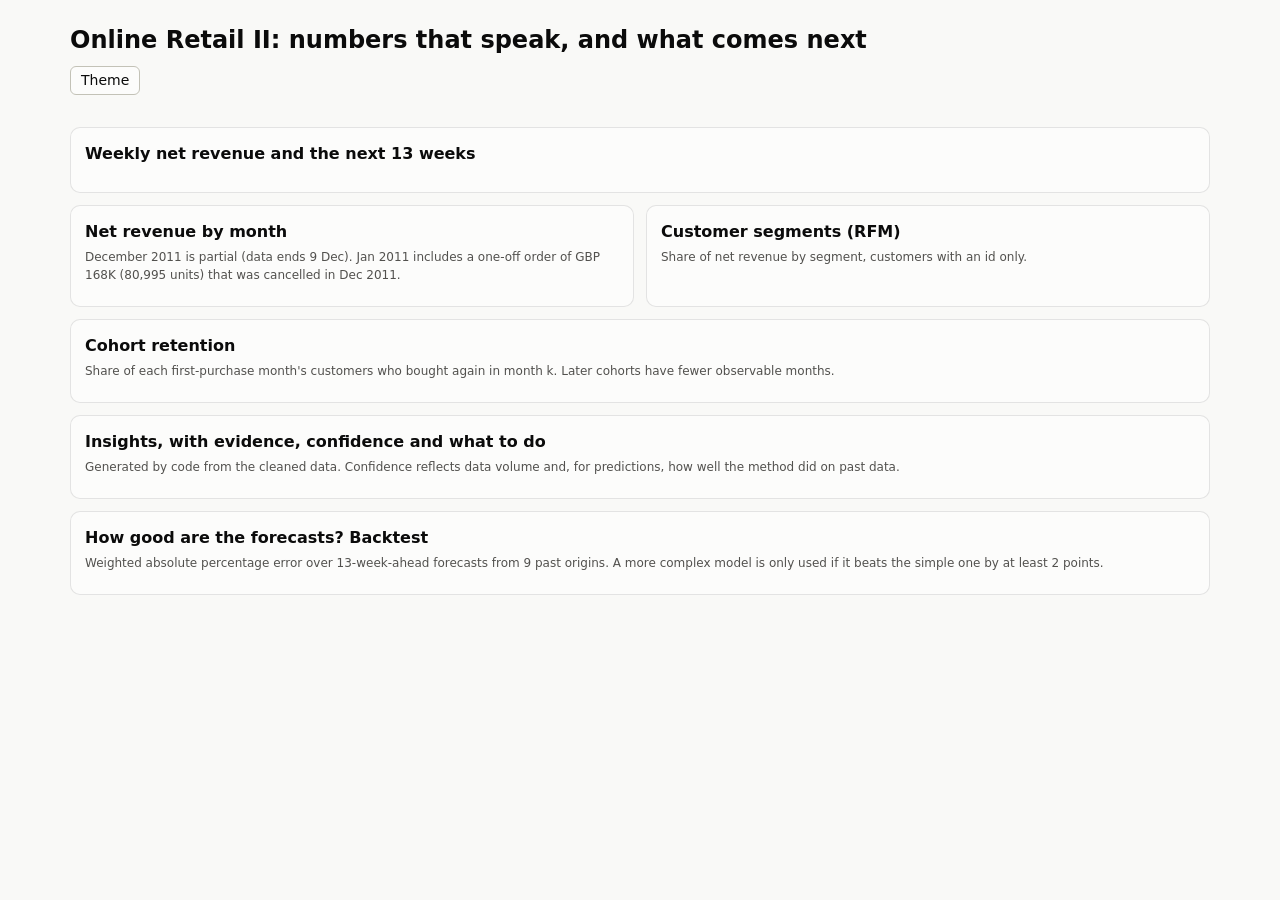
==== report/template.html @ 05dbf52a "Online Retail II: pipeline (clean, metrics, forecast, customer model, insights), report and docs Co-" ====
<!DOCTYPE html>
<html lang="en">
<head>
<meta charset="utf-8">
<meta name="viewport" content="width=device-width, initial-scale=1">
<title>Online Retail II: insights and forecast (real public data)</title>
<meta name="description" content="Insights, backtested forecasts and customer segments from two years of real transactions of a UK online gift retailer (UCI Online Retail II).">
<style>
:root, :root[data-theme="light"]{color-scheme:light;--page:#f9f9f7;--surface:#fcfcfb;--ink:#0b0b0b;--ink2:#52514e;--muted:#898781;--grid:#e1e0d9;--axis:#c3c2b7;--ring:rgba(11,11,11,.10);--wash:rgba(11,11,11,.06);--s1:#2a78d6;--s2:#eb6834;--s3:#1baf7a;--good:#006300;--warn:#8a5a00;--bad:#d03b3b;--band:rgba(42,120,214,.14);
--seq0:#cde2fb;--seq1:#b7d3f6;--seq2:#9ec5f4;--seq3:#86b6ef;--seq4:#6da7ec;--seq5:#5598e7;--seq6:#3987e5;--seq7:#2a78d6;--seq8:#256abf;--seq9:#1c5cab;--seq10:#184f95;--seq11:#104281;--seq12:#0d366b}
@media (prefers-color-scheme:dark){:root:where(:not([data-theme="light"])){color-scheme:dark;--page:#0d0d0d;--surface:#1a1a19;--ink:#f0efec;--ink2:#c3c2b7;--grid:#2c2c2a;--axis:#383835;--ring:rgba(255,255,255,.10);--wash:rgba(255,255,255,.07);--s1:#3987e5;--s2:#d95926;--s3:#199e70;--good:#0ca30c;--warn:#fab219;--bad:#e66767;--band:rgba(57,135,229,.2)}}
:root[data-theme="dark"]{color-scheme:dark;--page:#0d0d0d;--surface:#1a1a19;--ink:#f0efec;--ink2:#c3c2b7;--grid:#2c2c2a;--axis:#383835;--ring:rgba(255,255,255,.10);--wash:rgba(255,255,255,.07);--s1:#3987e5;--s2:#d95926;--s3:#199e70;--good:#0ca30c;--warn:#fab219;--bad:#e66767;--band:rgba(57,135,229,.2)}
*{box-sizing:border-box}body{margin:0;background:var(--page);color:var(--ink);font:14px/1.5 system-ui,-apple-system,"Segoe UI",sans-serif}
.wrap{max-width:1180px;margin:0 auto;padding:22px 20px 56px}h1{font-size:24px;margin:0 0 4px}h2{font-size:16px;margin:0 0 4px}.sub{color:var(--ink2);font-size:13px}
.hero{display:grid;grid-template-columns:repeat(auto-fit,minmax(190px,1fr));gap:10px;margin:16px 0}.tile{background:var(--surface);border:1px solid var(--ring);border-radius:10px;padding:12px 14px}.tile .l{font-size:12px;color:var(--ink2)}.tile .v{font-size:26px;font-weight:650}.tile .d{font-size:12px;color:var(--ink2)}
.card{background:var(--surface);border:1px solid var(--ring);border-radius:10px;padding:14px;margin-bottom:12px;min-width:0}.note{font-size:12px;color:var(--ink2);margin:0 0 8px}.grid2{display:grid;grid-template-columns:1fr 1fr;gap:12px}@media(max-width:880px){.grid2{grid-template-columns:1fr}}
.legend{display:flex;flex-wrap:wrap;gap:4px 14px;font-size:12px;color:var(--ink2);margin-bottom:4px}.legend i{display:inline-block;width:14px;height:3px;margin-right:5px;vertical-align:3px;border-radius:2px;background:var(--c)}.legend i.box{height:10px;width:10px;vertical-align:-1px;border-radius:2px}
svg text{fill:var(--ink2);font:11px system-ui,sans-serif}svg .ink{fill:var(--ink)}svg .grid{stroke:var(--grid);fill:none}svg .axis{stroke:var(--axis)}
.tip{position:fixed;z-index:20;pointer-events:none;background:var(--surface);color:var(--ink);border:1px solid var(--axis);border-radius:8px;padding:8px 10px;font-size:12px;box-shadow:0 4px 18px rgba(0,0,0,.18);display:none;max-width:280px}.tip b{display:block;margin-bottom:3px}.tip .r{display:flex;justify-content:space-between;gap:14px}
table{border-collapse:collapse;width:100%;font-size:12.5px}th,td{padding:6px 8px;text-align:right;border-bottom:1px solid var(--grid)}th:first-child,td:first-child,.l{text-align:left}th{color:var(--ink2);font-weight:560}
.ins{border-left:4px solid var(--axis);padding:8px 12px;margin:0 0 10px;background:var(--surface);border-radius:0 8px 8px 0;border-top:1px solid var(--ring);border-right:1px solid var(--ring);border-bottom:1px solid var(--ring)}
.ins h3{margin:0 0 4px;font-size:14px;font-weight:600}.ins .m{font-size:12.5px;color:var(--ink2)}.ins .m b{color:var(--ink)}
.badge{display:inline-block;font-size:11px;padding:1px 8px;border-radius:999px;border:1px solid var(--axis);margin-right:6px;font-weight:600}.b-high{color:var(--good)}.b-medium{color:var(--warn)}.b-low{color:var(--bad)}
details{margin-top:6px}summary{cursor:pointer;font-size:12px;color:var(--ink2)}footer{margin-top:22px;font-size:12px;color:var(--ink2)}
.tools{display:flex;gap:8px;margin:8px 0 0}button{font:inherit;color:var(--ink);background:var(--surface);border:1px solid var(--axis);border-radius:6px;padding:3px 10px;cursor:pointer}
</style>
</head>
<body><div class="wrap">
<h1>Online Retail II: numbers that speak, and what comes next</h1>
<div class="sub" id="sub"></div>
<div class="tools"><button id="theme" type="button">Theme</button></div>
<div class="hero" id="hero"></div>

<div class="card"><h2>Weekly net revenue and the next 13 weeks</h2>
<p class="note" id="fnote"></p><div class="legend" id="flg"></div><div id="fc"></div><div id="fct"></div></div>

<div class="grid2">
<div class="card"><h2>Net revenue by month</h2><p class="note">December 2011 is partial (data ends 9 Dec). Jan 2011 includes a one-off order of GBP 168K (80,995 units) that was cancelled in Dec 2011.</p><div id="mo"></div></div>
<div class="card"><h2>Customer segments (RFM)</h2><p class="note">Share of net revenue by segment, customers with an id only.</p><div id="rfm"></div></div>
</div>

<div class="card"><h2>Cohort retention</h2><p class="note">Share of each first-purchase month's customers who bought again in month k. Later cohorts have fewer observable months.</p><div id="coh"></div></div>

<div class="card"><h2>Insights, with evidence, confidence and what to do</h2><p class="note">Generated by code from the cleaned data. Confidence reflects data volume and, for predictions, how well the method did on past data.</p><div id="ins"></div></div>

<div class="card"><h2>How good are the forecasts? Backtest</h2><p class="note">Weighted absolute percentage error over 13-week-ahead forecasts from 9 past origins. A more complex model is only used if it beats the simple one by at least 2 points.</p><div id="bt"></div></div>

<footer id="foot"></footer>
</div><div class="tip" id="tip"></div>
<script id="data" type="application/json">/*__DATA__*/</script>
<script>
"use strict";
const D=JSON.parse(document.getElementById("data").textContent);const $=s=>document.querySelector(s);
const css=n=>getComputedStyle(document.documentElement).getPropertyValue(n).trim();
const nf0=new Intl.NumberFormat("en-GB",{maximumFractionDigits:0});
const gbp=x=>(x<0?"-":"")+"£"+nf0.format(Math.abs(x)),gbpC=x=>{const a=Math.abs(x),s=x<0?"-":"";return a>=1e6?s+"£"+(a/1e6).toFixed(2)+"M":a>=1e3?s+"£"+nf0.format(a/1e3)+"K":s+"£"+nf0.format(a)};
const pct=(x,d=1)=>(x*100).toFixed(d)+"%";
const NS="http://www.w3.org/2000/svg";function S(t,a={},k){const e=document.createElementNS(NS,t);for(const x in a)e.setAttribute(x,a[x]);if(k!=null)e.textContent=k;return e}
const tip=$("#tip");function showTip(ev,h){tip.innerHTML=h;tip.style.display="block";let x=ev.clientX+14,y=ev.clientY+14;if(x+tip.offsetWidth>innerWidth-8)x=ev.clientX-tip.offsetWidth-14;if(y+tip.offsetHeight>innerHeight-8)y=ev.clientY-tip.offsetHeight-14;tip.style.left=Math.max(8,x)+"px";tip.style.top=Math.max(8,y)+"px"}const hideTip=()=>tip.style.display="none";
const trow=(c,l,v)=>`<div class="r"><span>${c?`<i style="display:inline-block;width:9px;height:9px;border-radius:50%;margin-right:6px;background:${c}"></i>`:""}${l}</span><span>${v}</span></div>`;
const width=n=>Math.max(300,n.clientWidth||600);
function niceStep(v){const raw=v/4,p=Math.pow(10,Math.floor(Math.log10(raw)));for(const c of[1,2,2.5,5,10])if(c*p>=raw*.999)return c*p;return 10*p}
function niceMax(v){const s=niceStep(v);return s*Math.max(1,Math.ceil(v/s-1e-9))}function ticks(m){const s=niceStep(m),o=[];for(let t=0;t<=m+s*1e-6;t+=s)o.push(t);return o}
const ML=m=>new Date(m+"T00:00:00Z").toLocaleString("en-GB",{month:"short",year:"2-digit",timeZone:"UTC"});
function lum(h){const c=h.replace("#","");const[r,g,b]=[0,2,4].map(i=>parseInt(c.substr(i,2),16)/255).map(v=>v<=.03928?v/12.92:Math.pow((v+.055)/1.055,2.4));return .2126*r+.7152*g+.0722*b}
const isDark=()=>document.documentElement.dataset.theme==="dark"||(!document.documentElement.dataset.theme&&matchMedia("(prefers-color-scheme: dark)").matches);
function seq(t){const i=Math.round(Math.max(0,Math.min(1,t))*12);return css("--seq"+(isDark()?12-i:i))}

function forecastChart(){
 const H=D.forecast.history,F=D.forecast.forecast;const el=$("#fc");const W=width(el),Ht=300,m={l:56,r:16,t:10,b:26},iw=W-m.l-m.r,ih=Ht-m.t-m.b;
 const dates=H.map(h=>h.week).concat(F.map(f=>f.week));const n=dates.length;const x=i=>m.l+iw*i/(n-1);
 const ly=F.map((f,i)=>D.forecast.last_year[i]);
 const max=niceMax(Math.max(...H.map(h=>h.y),...F.map(f=>f.hi)));const y=v=>m.t+ih*(1-v/max);
 const svg=S("svg",{viewBox:`0 0 ${W} ${Ht}`,width:W,height:Ht,role:"img","aria-label":"Weekly net revenue history and 13-week forecast with 80% range"});
 for(const t of ticks(max)){svg.append(S("line",{x1:m.l,x2:W-m.r,y1:y(t),y2:y(t),class:"grid"}));svg.append(S("text",{x:m.l-6,y:y(t)+3,"text-anchor":"end"},gbpC(t)))}
 svg.append(S("line",{x1:m.l,x2:W-m.r,y1:y(0),y2:y(0),class:"axis"}));
 let lastM="",lastX=-1e9;dates.forEach((d,i)=>{const k=d.slice(0,7);if(k!==lastM&&x(i)-lastX>=46){svg.append(S("text",{x:x(i),y:Ht-8},ML(d.slice(0,7)+"-01")));lastX=x(i)}lastM=k});
 const hn=H.length;
 // band
 let up="",dn="";F.forEach((f,i)=>{up+=(i?"L":"M")+x(hn+i)+" "+y(f.hi)});for(let i=F.length-1;i>=0;i--)dn+="L"+x(hn+i)+" "+y(F[i].lo);
 svg.append(S("path",{d:up+dn+"Z",fill:"var(--band)"}));
 let d1="";H.forEach((h,i)=>d1+=(i?"L":"M")+x(i).toFixed(1)+" "+y(h.y).toFixed(1));svg.append(S("path",{d:d1,fill:"none",stroke:"var(--s1)","stroke-width":2,"stroke-linejoin":"round"}));
 let d2="M"+x(hn-1)+" "+y(H[hn-1].y);F.forEach((f,i)=>d2+="L"+x(hn+i)+" "+y(f.point));svg.append(S("path",{d:d2,fill:"none",stroke:"var(--s2)","stroke-width":2,"stroke-dasharray":"5 3"}));
 let d3="";ly.forEach((v,i)=>d3+=(i?"L":"M")+x(hn+i)+" "+y(v));svg.append(S("path",{d:d3,fill:"none",stroke:"var(--ink2)","stroke-width":1.5,opacity:.8}));
 svg.append(S("line",{x1:x(hn-.5),x2:x(hn-.5),y1:m.t,y2:m.t+ih,stroke:"var(--axis)","stroke-dasharray":"2 3"}));
 const cross=S("line",{y1:m.t,y2:m.t+ih,stroke:"var(--axis)",visibility:"hidden"});svg.append(cross);
 const hit=S("rect",{x:m.l,y:m.t,width:iw,height:ih,fill:"transparent"});svg.append(hit);
 hit.addEventListener("pointermove",e=>{const r=svg.getBoundingClientRect(),px=(e.clientX-r.left)*(W/r.width);const i=Math.max(0,Math.min(n-1,Math.round((px-m.l)/iw*(n-1))));cross.setAttribute("x1",x(i));cross.setAttribute("x2",x(i));cross.setAttribute("visibility","visible");
  const wk=new Date(dates[i]+"T00:00:00Z").toLocaleDateString("en-GB",{day:"numeric",month:"short",year:"numeric",timeZone:"UTC"});
  let h=`<b>Week of ${wk}</b>`;if(i<hn)h+=trow("var(--s1)","Actual",gbp(H[i].y));else{const f=F[i-hn];h+=trow("var(--s2)","Forecast",gbp(f.point))+trow("","80% range",gbpC(f.lo)+" to "+gbpC(f.hi))+trow("var(--ink2)","Same week last year",gbp(ly[i-hn]))}showTip(e,h)});
 hit.addEventListener("pointerleave",()=>{hideTip();cross.setAttribute("visibility","hidden")});
 el.replaceChildren(svg);
 $("#flg").innerHTML=`<span><i style="--c:var(--s1)"></i>Actual weekly net revenue</span><span><i style="--c:var(--s2)"></i>Forecast (${D.forecast.chosen_model.replace(/_/g," ")})</span><span><i class="box" style="--c:var(--band)"></i>80% range</span><span><i style="--c:var(--ink2)"></i>Same weeks one year earlier</span>`;
 $("#fct").innerHTML=`<details><summary>View as table</summary><table><thead><tr><th>Week</th><th>Forecast</th><th>Low (80%)</th><th>High (80%)</th><th>Same week last year</th></tr></thead><tbody>${F.map((f,i)=>`<tr><td>${f.week}</td><td>${gbp(f.point)}</td><td>${gbp(f.lo)}</td><td>${gbp(f.hi)}</td><td>${gbp(ly[i])}</td></tr>`).join("")}</tbody></table></details>`;
}
function monthly(){const el=$("#mo"),M=D.monthly;const W=width(el),Ht=250,m={l:54,r:10,t:10,b:26},iw=W-m.l-m.r,ih=Ht-m.t-m.b;const max=niceMax(Math.max(...M.map(r=>r.net)));const band=iw/M.length,bw=Math.min(26,band*.7),y=v=>m.t+ih*(1-v/max);
 const svg=S("svg",{viewBox:`0 0 ${W} ${Ht}`,width:W,height:Ht,role:"img","aria-label":"Net revenue by month"});for(const t of ticks(max)){svg.append(S("line",{x1:m.l,x2:W-m.r,y1:y(t),y2:y(t),class:"grid"}));svg.append(S("text",{x:m.l-6,y:y(t)+3,"text-anchor":"end"},gbpC(t)))}
 M.forEach((r,i)=>{const cx=m.l+band*i+band/2;const rc=S("rect",{x:cx-bw/2,y:y(r.net),width:bw,height:Math.max(1,y(0)-y(r.net)),rx:4,fill:r.partial?"var(--seq3)":"var(--s1)"});rc.addEventListener("pointermove",e=>showTip(e,`<b>${ML(r.month)}</b>`+trow("","Net revenue",gbp(r.net))+trow("","Orders",nf0.format(r.orders))+(r.partial?"<div>partial month</div>":"")));rc.addEventListener("pointerleave",hideTip);svg.append(rc);if(i%2===0||M.length<14)svg.append(S("text",{x:cx,y:Ht-8,"text-anchor":"middle"},ML(r.month)))});
 svg.append(S("line",{x1:m.l,x2:W-m.r,y1:y(0),y2:y(0),class:"axis"}));el.replaceChildren(svg)}
function hbars(el,items,fmt){const W=width(el),m={l:120,r:70,t:6,b:6},rowH=32,Ht=m.t+m.b+rowH*items.length,iw=W-m.l-m.r;const max=Math.max(...items.map(i=>i.v));const svg=S("svg",{viewBox:`0 0 ${W} ${Ht}`,width:W,height:Ht,role:"img","aria-label":"Bar chart"});
 items.forEach((it,i)=>{const cy=m.t+rowH*i+rowH/2;svg.append(S("text",{x:m.l-8,y:cy+4,"text-anchor":"end"},it.l));const r=S("rect",{x:m.l,y:cy-9,width:Math.max(1,iw*it.v/max),height:18,rx:4,fill:"var(--s1)"});r.addEventListener("pointermove",e=>showTip(e,`<b>${it.l}</b>`+it.tip));r.addEventListener("pointerleave",hideTip);svg.append(r);svg.append(S("text",{x:m.l+iw*it.v/max+6,y:cy+4,class:"ink"},fmt(it.v)))});el.replaceChildren(svg)}
function heat(){const el=$("#coh"),rows=D.cohorts,K=13;const W=width(el),lw=70,cw=Math.min(62,(W-lw-8)/K),ch=22,m={t:20};const Ht=m.t+ch*rows.length+4;const svg=S("svg",{viewBox:`0 0 ${W} ${Ht}`,width:W,height:Ht,role:"img","aria-label":"Cohort retention heatmap"});
 for(let k=0;k<K;k++)svg.append(S("text",{x:lw+cw*k+cw/2,y:13,"text-anchor":"middle"},"M"+k));
 rows.forEach((r,i)=>{svg.append(S("text",{x:lw-8,y:m.t+ch*i+ch/2+4,"text-anchor":"end"},ML(r.cohort)));r.ret.forEach((v,k)=>{if(v==null)return;const fill=seq(v/0.5);const c=S("rect",{x:lw+cw*k+1,y:m.t+ch*i+1,width:cw-2,height:ch-2,rx:3,fill});c.addEventListener("pointermove",e=>showTip(e,`<b>${ML(r.cohort)} cohort, month ${k}</b>`+trow("","Retention",pct(v))+trow("","Customers",nf0.format(r.active[k])+" of "+nf0.format(r.size))));c.addEventListener("pointerleave",hideTip);svg.append(c);
  const hx=fill.startsWith("#")?fill:"#888888";const t=S("text",{x:lw+cw*k+cw/2,y:m.t+ch*i+ch/2+4,"text-anchor":"middle",style:`fill:${lum(hx)>.35?"#0b0b0b":"#fff"}`},k===0?"100%":Math.round(v*100)+"%");t.style.pointerEvents="none";svg.append(t)})});el.replaceChildren(svg)}
function render(){
 $("#sub").textContent=D.meta.subtitle;
 const f=D.forecast,ft=f.forecast_total;
 $("#hero").innerHTML=D.hero.map(h=>`<div class="tile"><div class="l">${h.l}</div><div class="v">${h.v}</div><div class="d">${h.d}</div></div>`).join("");
 $("#fnote").textContent=`Forecast = same weeks one year earlier (best method in the backtest: weighted error ${pct(f.chosen_wape)}). Expected ${gbp(ft.point)} over 13 weeks, 80% range ${gbp(ft.lo)} to ${gbp(ft.hi)}.`;
 forecastChart();monthly();
 hbars($("#rfm"),D.rfm.map(r=>({l:r.segment,v:r.share,tip:trow("","Customers",nf0.format(r.customers))+trow("","Net revenue",gbp(r.net))+trow("","Avg orders",r.avg_orders.toFixed(1))+trow("","Avg days since last order",nf0.format(r.avg_recency_days))})),v=>pct(v,0));
 heat();
 $("#ins").innerHTML=D.insights.map((x,i)=>`<div class="ins"><h3>${i+1}. ${x.headline}</h3><div class="m"><span class="badge b-${x.confidence}">${x.confidence} confidence</span>${x.why}<br><b>Caveat:</b> ${x.caveat}<br><b>Suggested action:</b> ${x.action}</div></div>`).join("");
 $("#bt").innerHTML=`<table><thead><tr><th>Model</th><th>Error (WAPE)</th><th>Bias</th></tr></thead><tbody>${f.backtest.map(b=>`<tr><td>${b.model.replace(/_/g," ")}${b.model===f.chosen_model?" (used)":""}</td><td>${pct(b.wape)}</td><td>${(b.bias>=0?"+":"")+pct(b.bias)}</td></tr>`).join("")}</tbody></table>`;
 $("#foot").innerHTML=D.meta.footer;
}
$("#theme").onclick=()=>{const r=document.documentElement;r.dataset.theme=isDark()?"light":"dark";render()};
let rt;addEventListener("resize",()=>{clearTimeout(rt);rt=setTimeout(render,150)});render();
</script></body></html>
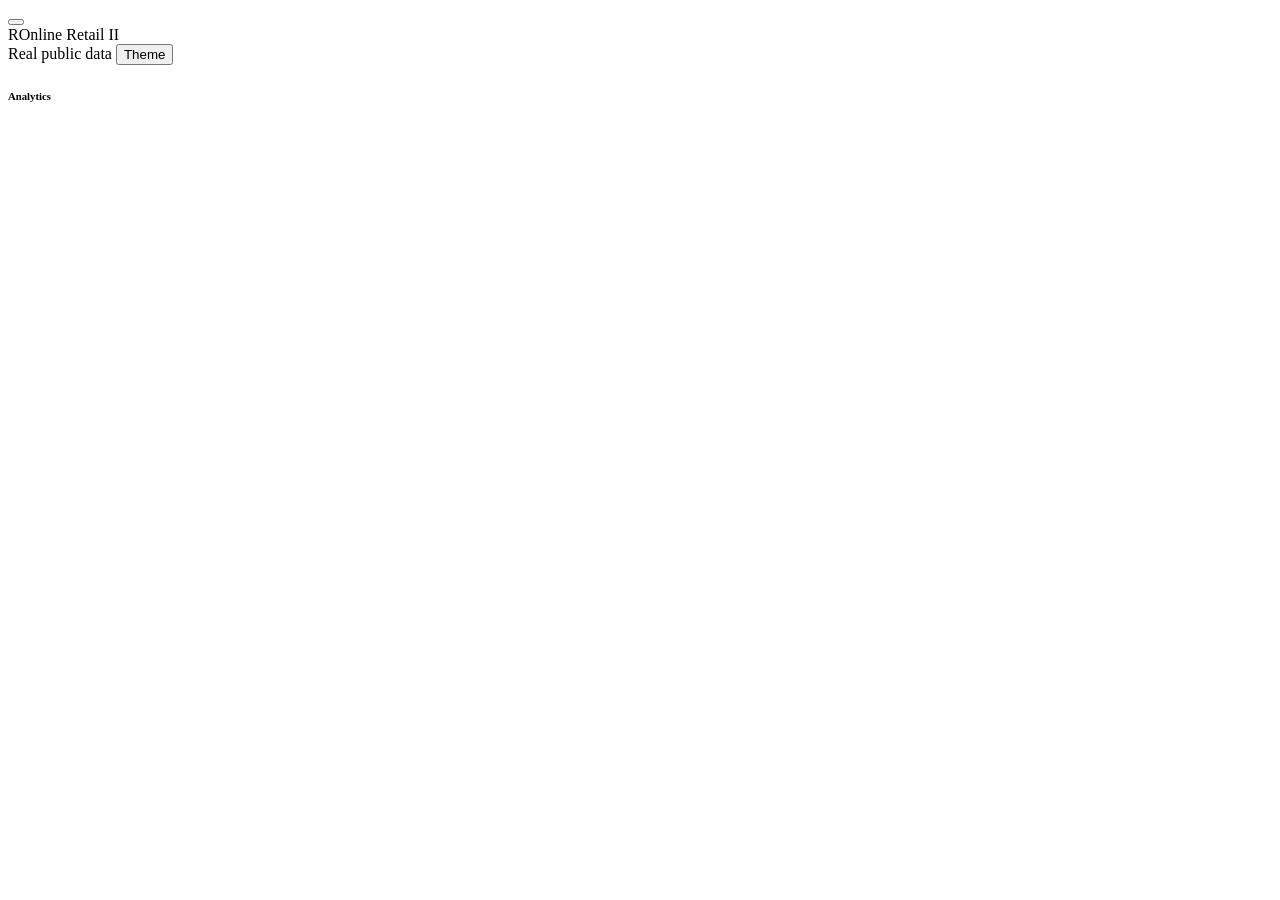
==== commit f7d356b5: "Report: admin-style redesign (sidebar pages, metric strip, insight filters, forecast accuracy page) " ====
--- a/report/template.html
+++ b/report/template.html
@@ -6,47 +6,87 @@
 <title>Online Retail II: insights and forecast (real public data)</title>
 <meta name="description" content="Insights, backtested forecasts and customer segments from two years of real transactions of a UK online gift retailer (UCI Online Retail II).">
 <style>
-:root, :root[data-theme="light"]{color-scheme:light;--page:#f9f9f7;--surface:#fcfcfb;--ink:#0b0b0b;--ink2:#52514e;--muted:#898781;--grid:#e1e0d9;--axis:#c3c2b7;--ring:rgba(11,11,11,.10);--wash:rgba(11,11,11,.06);--s1:#2a78d6;--s2:#eb6834;--s3:#1baf7a;--good:#006300;--warn:#8a5a00;--bad:#d03b3b;--band:rgba(42,120,214,.14);
---seq0:#cde2fb;--seq1:#b7d3f6;--seq2:#9ec5f4;--seq3:#86b6ef;--seq4:#6da7ec;--seq5:#5598e7;--seq6:#3987e5;--seq7:#2a78d6;--seq8:#256abf;--seq9:#1c5cab;--seq10:#184f95;--seq11:#104281;--seq12:#0d366b}
-@media (prefers-color-scheme:dark){:root:where(:not([data-theme="light"])){color-scheme:dark;--page:#0d0d0d;--surface:#1a1a19;--ink:#f0efec;--ink2:#c3c2b7;--grid:#2c2c2a;--axis:#383835;--ring:rgba(255,255,255,.10);--wash:rgba(255,255,255,.07);--s1:#3987e5;--s2:#d95926;--s3:#199e70;--good:#0ca30c;--warn:#fab219;--bad:#e66767;--band:rgba(57,135,229,.2)}}
-:root[data-theme="dark"]{color-scheme:dark;--page:#0d0d0d;--surface:#1a1a19;--ink:#f0efec;--ink2:#c3c2b7;--grid:#2c2c2a;--axis:#383835;--ring:rgba(255,255,255,.10);--wash:rgba(255,255,255,.07);--s1:#3987e5;--s2:#d95926;--s3:#199e70;--good:#0ca30c;--warn:#fab219;--bad:#e66767;--band:rgba(57,135,229,.2)}
-*{box-sizing:border-box}body{margin:0;background:var(--page);color:var(--ink);font:14px/1.5 system-ui,-apple-system,"Segoe UI",sans-serif}
-.wrap{max-width:1180px;margin:0 auto;padding:22px 20px 56px}h1{font-size:24px;margin:0 0 4px}h2{font-size:16px;margin:0 0 4px}.sub{color:var(--ink2);font-size:13px}
-.hero{display:grid;grid-template-columns:repeat(auto-fit,minmax(190px,1fr));gap:10px;margin:16px 0}.tile{background:var(--surface);border:1px solid var(--ring);border-radius:10px;padding:12px 14px}.tile .l{font-size:12px;color:var(--ink2)}.tile .v{font-size:26px;font-weight:650}.tile .d{font-size:12px;color:var(--ink2)}
-.card{background:var(--surface);border:1px solid var(--ring);border-radius:10px;padding:14px;margin-bottom:12px;min-width:0}.note{font-size:12px;color:var(--ink2);margin:0 0 8px}.grid2{display:grid;grid-template-columns:1fr 1fr;gap:12px}@media(max-width:880px){.grid2{grid-template-columns:1fr}}
-.legend{display:flex;flex-wrap:wrap;gap:4px 14px;font-size:12px;color:var(--ink2);margin-bottom:4px}.legend i{display:inline-block;width:14px;height:3px;margin-right:5px;vertical-align:3px;border-radius:2px;background:var(--c)}.legend i.box{height:10px;width:10px;vertical-align:-1px;border-radius:2px}
-svg text{fill:var(--ink2);font:11px system-ui,sans-serif}svg .ink{fill:var(--ink)}svg .grid{stroke:var(--grid);fill:none}svg .axis{stroke:var(--axis)}
-.tip{position:fixed;z-index:20;pointer-events:none;background:var(--surface);color:var(--ink);border:1px solid var(--axis);border-radius:8px;padding:8px 10px;font-size:12px;box-shadow:0 4px 18px rgba(0,0,0,.18);display:none;max-width:280px}.tip b{display:block;margin-bottom:3px}.tip .r{display:flex;justify-content:space-between;gap:14px}
-table{border-collapse:collapse;width:100%;font-size:12.5px}th,td{padding:6px 8px;text-align:right;border-bottom:1px solid var(--grid)}th:first-child,td:first-child,.l{text-align:left}th{color:var(--ink2);font-weight:560}
-.ins{border-left:4px solid var(--axis);padding:8px 12px;margin:0 0 10px;background:var(--surface);border-radius:0 8px 8px 0;border-top:1px solid var(--ring);border-right:1px solid var(--ring);border-bottom:1px solid var(--ring)}
-.ins h3{margin:0 0 4px;font-size:14px;font-weight:600}.ins .m{font-size:12.5px;color:var(--ink2)}.ins .m b{color:var(--ink)}
-.badge{display:inline-block;font-size:11px;padding:1px 8px;border-radius:999px;border:1px solid var(--axis);margin-right:6px;font-weight:600}.b-high{color:var(--good)}.b-medium{color:var(--warn)}.b-low{color:var(--bad)}
-details{margin-top:6px}summary{cursor:pointer;font-size:12px;color:var(--ink2)}footer{margin-top:22px;font-size:12px;color:var(--ink2)}
-.tools{display:flex;gap:8px;margin:8px 0 0}button{font:inherit;color:var(--ink);background:var(--surface);border:1px solid var(--axis);border-radius:6px;padding:3px 10px;cursor:pointer}
+/*__THEME__*/
+.page[hidden]{display:none}
+.sub{color:var(--ink2);font-size:12.5px;margin:-6px 0 4px;max-width:880px}
+.kpi .d .ci{min-width:0}
+.kpi .d{align-items:flex-start;line-height:1.35}
+.kpi .d{flex-wrap:wrap}
+.legend i.box{border-radius:2px}
+.finding{display:block;padding:10px 0;border-top:1px solid var(--line)}
+.finding:first-of-type{border-top:none;padding-top:2px}
+.finding .t{font-weight:600;margin:4px 0 2px}
+.finding .w{color:var(--ink2);font-size:12.5px}
+.card .more{display:inline-block;margin-top:6px;font-size:12.5px}
+.filters{display:flex;flex-wrap:wrap;align-items:center;gap:10px 14px;margin-bottom:12px}
+.filters label{color:var(--ink2);font-size:12.5px;display:flex;align-items:center;gap:6px}
+.filters select{background:var(--surface);border:1px solid var(--line-strong);border-radius:8px;padding:5px 8px}
+.filters .count{margin-left:auto;color:var(--ink2);font-size:12.5px}
+.insight .top{display:flex;gap:8px;align-items:center;flex-wrap:wrap;margin-bottom:6px;color:var(--ink2);font-size:12px}
+.insight .row{margin:3px 0 0;color:var(--ink2);font-size:12.5px}.insight .row b{color:var(--ink);font-weight:600}
+.warnline{display:flex;gap:10px;align-items:flex-start;margin-top:12px;padding:10px 12px;border-radius:10px;background:var(--warn-bg);color:var(--warn-ink);font-size:12.5px}
+.warnline b{font-weight:650}
+.used{margin-left:6px}
+.tight th,.tight td{padding:7px 10px}
+.num{font-variant-numeric:tabular-nums}
+@media (max-width:860px){.kpi:last-child:nth-child(odd){grid-column:span 2}.shell{grid-template-columns:minmax(0,1fr)}.main{min-width:0}.filters .count{margin-left:0;width:100%}.kpi .v{font-size:19px}}
 </style>
 </head>
-<body><div class="wrap">
-<h1>Online Retail II: numbers that speak, and what comes next</h1>
-<div class="sub" id="sub"></div>
-<div class="tools"><button id="theme" type="button">Theme</button></div>
-<div class="hero" id="hero"></div>
-
-<div class="card"><h2>Weekly net revenue and the next 13 weeks</h2>
-<p class="note" id="fnote"></p><div class="legend" id="flg"></div><div id="fc"></div><div id="fct"></div></div>
-
-<div class="grid2">
-<div class="card"><h2>Net revenue by month</h2><p class="note">December 2011 is partial (data ends 9 Dec). Jan 2011 includes a one-off order of GBP 168K (80,995 units) that was cancelled in Dec 2011.</p><div id="mo"></div></div>
-<div class="card"><h2>Customer segments (RFM)</h2><p class="note">Share of net revenue by segment, customers with an id only.</p><div id="rfm"></div></div>
+<body>
+<header class="topbar">
+  <button class="tbtn burger" type="button" aria-hidden="true" tabindex="-1"></button>
+  <div class="brand"><span class="logo" aria-hidden="true">R</span><span>Online Retail II</span></div>
+  <span class="pill-top">Real public data</span>
+  <span class="spacer"></span>
+  <button class="tbtn" id="theme" type="button" aria-label="Toggle light and dark theme">Theme</button>
+</header>
+<div class="shell">
+  <aside class="side" aria-label="Sections">
+    <h6>Analytics</h6>
+    <nav id="nav" aria-label="Analytics pages"></nav>
+    <p class="foot" id="sidefoot"></p>
+  </aside>
+  <main class="main" id="main">
+    <section class="page" id="p-overview" data-page="overview" hidden>
+      <div class="page-head"><h1>Overview</h1></div>
+      <p class="sub" id="sub"></p>
+      <div class="card strip" id="hero"></div>
+      <div class="grid">
+        <div class="card c12"><div class="card-head"><div><h2>Weekly net revenue and the next 13 weeks</h2><p class="note" id="fnote"></p></div></div><div class="legend" id="flg"></div><div id="fc"></div><div id="fct"></div></div>
+        <div class="card c7"><h2>Net revenue by month</h2><p class="note">December 2011 is partial (data ends 9 Dec). Jan 2011 includes a one-off order of GBP 168K (80,995 units) that was cancelled in Dec 2011.</p><div id="mo"></div></div>
+        <div class="card c5"><h2>Key findings</h2><p class="note">The three insights with the highest confidence.</p><div id="keyf"></div><a class="more" href="#insights">See all insights</a></div>
+      </div>
+    </section>
+
+    <section class="page" id="p-customers" data-page="customers" hidden>
+      <div class="page-head"><h1>Customers</h1></div>
+      <div class="grid" style="margin-top:0">
+        <div class="card c12"><h2>Customer segments (RFM)</h2><p class="note">Share of net revenue by segment, customers with an id only.</p><div id="rfm"></div><div class="scroll" id="rfmt"></div></div>
+        <div class="card c12"><h2>Cohort retention</h2><p class="note">Share of each first-purchase month's customers who bought again in month k. Later cohorts have fewer observable months.</p><div class="scroll" style="max-height:none;overflow-x:auto"><div id="coh"></div></div></div>
+      </div>
+    </section>
+
+    <section class="page" id="p-insights" data-page="insights" hidden>
+      <div class="page-head"><h1>Insights</h1></div>
+      <p class="sub">Generated by code from the cleaned data. Confidence reflects data volume and, for predictions, how well the method did on past data.</p>
+      <div class="filters">
+        <div class="seg" id="conf" role="group" aria-label="Filter by confidence"></div>
+        <label>Area <select id="area"></select></label>
+        <span class="count" id="count" role="status" aria-live="polite"></span>
+      </div>
+      <div id="ins"></div>
+    </section>
+
+    <section class="page" id="p-accuracy" data-page="accuracy" hidden>
+      <div class="page-head"><h1>Forecast accuracy</h1></div>
+      <div class="grid" style="margin-top:0">
+        <div class="card c12"><h2>Backtest</h2><p class="note" id="btnote"></p><div class="scroll" style="max-height:none"><div id="bt"></div></div><div class="warnline" id="cmwarn"></div></div>
+      </div>
+    </section>
+    <footer class="foot-note" id="foot"></footer>
+  </main>
 </div>
-
-<div class="card"><h2>Cohort retention</h2><p class="note">Share of each first-purchase month's customers who bought again in month k. Later cohorts have fewer observable months.</p><div id="coh"></div></div>
-
-<div class="card"><h2>Insights, with evidence, confidence and what to do</h2><p class="note">Generated by code from the cleaned data. Confidence reflects data volume and, for predictions, how well the method did on past data.</p><div id="ins"></div></div>
-
-<div class="card"><h2>How good are the forecasts? Backtest</h2><p class="note">Weighted absolute percentage error over 13-week-ahead forecasts from 9 past origins. A more complex model is only used if it beats the simple one by at least 2 points.</p><div id="bt"></div></div>
-
-<footer id="foot"></footer>
-</div><div class="tip" id="tip"></div>
+<div class="tip" id="tip"></div>
 <script id="data" type="application/json">/*__DATA__*/</script>
 <script>
 "use strict";
@@ -57,64 +97,118 @@
 const pct=(x,d=1)=>(x*100).toFixed(d)+"%";
 const NS="http://www.w3.org/2000/svg";function S(t,a={},k){const e=document.createElementNS(NS,t);for(const x in a)e.setAttribute(x,a[x]);if(k!=null)e.textContent=k;return e}
 const tip=$("#tip");function showTip(ev,h){tip.innerHTML=h;tip.style.display="block";let x=ev.clientX+14,y=ev.clientY+14;if(x+tip.offsetWidth>innerWidth-8)x=ev.clientX-tip.offsetWidth-14;if(y+tip.offsetHeight>innerHeight-8)y=ev.clientY-tip.offsetHeight-14;tip.style.left=Math.max(8,x)+"px";tip.style.top=Math.max(8,y)+"px"}const hideTip=()=>tip.style.display="none";
-const trow=(c,l,v)=>`<div class="r"><span>${c?`<i style="display:inline-block;width:9px;height:9px;border-radius:50%;margin-right:6px;background:${c}"></i>`:""}${l}</span><span>${v}</span></div>`;
-const width=n=>Math.max(300,n.clientWidth||600);
+const trow=(c,l,v)=>`<div class="r"><span>${c?`<i style="background:${c}"></i>`:""}${l}</span><span>${v}</span></div>`;
+const width=n=>Math.max(260,n.clientWidth||600);
 function niceStep(v){const raw=v/4,p=Math.pow(10,Math.floor(Math.log10(raw)));for(const c of[1,2,2.5,5,10])if(c*p>=raw*.999)return c*p;return 10*p}
 function niceMax(v){const s=niceStep(v);return s*Math.max(1,Math.ceil(v/s-1e-9))}function ticks(m){const s=niceStep(m),o=[];for(let t=0;t<=m+s*1e-6;t+=s)o.push(t);return o}
 const ML=m=>new Date(m+"T00:00:00Z").toLocaleString("en-GB",{month:"short",year:"2-digit",timeZone:"UTC"});
 function lum(h){const c=h.replace("#","");const[r,g,b]=[0,2,4].map(i=>parseInt(c.substr(i,2),16)/255).map(v=>v<=.03928?v/12.92:Math.pow((v+.055)/1.055,2.4));return .2126*r+.7152*g+.0722*b}
 const isDark=()=>document.documentElement.dataset.theme==="dark"||(!document.documentElement.dataset.theme&&matchMedia("(prefers-color-scheme: dark)").matches);
 function seq(t){const i=Math.round(Math.max(0,Math.min(1,t))*12);return css("--seq"+(isDark()?12-i:i))}
+const esc=s=>String(s).replace(/&/g,"&amp;").replace(/</g,"&lt;");
+const mname=m=>m.replace(/_/g," ");
+
+function spark(vals){const n=vals.length,mx=Math.max(...vals),mn=Math.min(...vals,0),r=(mx-mn)||1;const X=i=>(100*i/(n-1)).toFixed(2),Y=v=>(26-24*(v-mn)/r).toFixed(2);
+ let d="";vals.forEach((v,i)=>d+=(i?"L":"M")+X(i)+" "+Y(v));
+ return `<svg class="spark" viewBox="0 0 100 28" preserveAspectRatio="none" aria-hidden="true"><path d="${d}L100 28L0 28Z" fill="var(--band)"/><path d="${d}" fill="none" stroke="var(--s1)" stroke-width="1.6" vector-effect="non-scaling-stroke" stroke-linejoin="round"/></svg>`}
 
 function forecastChart(){
- const H=D.forecast.history,F=D.forecast.forecast;const el=$("#fc");const W=width(el),Ht=300,m={l:56,r:16,t:10,b:26},iw=W-m.l-m.r,ih=Ht-m.t-m.b;
+ const H=D.forecast.history,F=D.forecast.forecast;const el=$("#fc");const W=width(el),Ht=W<500?250:300,m={l:W<500?46:56,r:12,t:10,b:26},iw=W-m.l-m.r,ih=Ht-m.t-m.b;
  const dates=H.map(h=>h.week).concat(F.map(f=>f.week));const n=dates.length;const x=i=>m.l+iw*i/(n-1);
- const ly=F.map((f,i)=>D.forecast.last_year[i]);
+ const ly=D.forecast.last_year;
  const max=niceMax(Math.max(...H.map(h=>h.y),...F.map(f=>f.hi)));const y=v=>m.t+ih*(1-v/max);
  const svg=S("svg",{viewBox:`0 0 ${W} ${Ht}`,width:W,height:Ht,role:"img","aria-label":"Weekly net revenue history and 13-week forecast with 80% range"});
  for(const t of ticks(max)){svg.append(S("line",{x1:m.l,x2:W-m.r,y1:y(t),y2:y(t),class:"grid"}));svg.append(S("text",{x:m.l-6,y:y(t)+3,"text-anchor":"end"},gbpC(t)))}
  svg.append(S("line",{x1:m.l,x2:W-m.r,y1:y(0),y2:y(0),class:"axis"}));
  let lastM="",lastX=-1e9;dates.forEach((d,i)=>{const k=d.slice(0,7);if(k!==lastM&&x(i)-lastX>=46){svg.append(S("text",{x:x(i),y:Ht-8},ML(d.slice(0,7)+"-01")));lastX=x(i)}lastM=k});
  const hn=H.length;
- // band
  let up="",dn="";F.forEach((f,i)=>{up+=(i?"L":"M")+x(hn+i)+" "+y(f.hi)});for(let i=F.length-1;i>=0;i--)dn+="L"+x(hn+i)+" "+y(F[i].lo);
  svg.append(S("path",{d:up+dn+"Z",fill:"var(--band)"}));
  let d1="";H.forEach((h,i)=>d1+=(i?"L":"M")+x(i).toFixed(1)+" "+y(h.y).toFixed(1));svg.append(S("path",{d:d1,fill:"none",stroke:"var(--s1)","stroke-width":2,"stroke-linejoin":"round"}));
  let d2="M"+x(hn-1)+" "+y(H[hn-1].y);F.forEach((f,i)=>d2+="L"+x(hn+i)+" "+y(f.point));svg.append(S("path",{d:d2,fill:"none",stroke:"var(--s2)","stroke-width":2,"stroke-dasharray":"5 3"}));
- let d3="";ly.forEach((v,i)=>d3+=(i?"L":"M")+x(hn+i)+" "+y(v));svg.append(S("path",{d:d3,fill:"none",stroke:"var(--ink2)","stroke-width":1.5,opacity:.8}));
- svg.append(S("line",{x1:x(hn-.5),x2:x(hn-.5),y1:m.t,y2:m.t+ih,stroke:"var(--axis)","stroke-dasharray":"2 3"}));
- const cross=S("line",{y1:m.t,y2:m.t+ih,stroke:"var(--axis)",visibility:"hidden"});svg.append(cross);
+ let d3="";ly.forEach((v,i)=>d3+=(i?"L":"M")+x(hn+i)+" "+y(v));svg.append(S("path",{d:d3,fill:"none",stroke:"var(--compare)","stroke-width":1.5,"stroke-dasharray":"1 3","stroke-linecap":"round"}));
+ svg.append(S("line",{x1:x(hn-.5),x2:x(hn-.5),y1:m.t,y2:m.t+ih,stroke:"var(--line-strong)","stroke-dasharray":"2 3"}));
+ const cross=S("line",{y1:m.t,y2:m.t+ih,stroke:"var(--line-strong)",visibility:"hidden"});svg.append(cross);
  const hit=S("rect",{x:m.l,y:m.t,width:iw,height:ih,fill:"transparent"});svg.append(hit);
  hit.addEventListener("pointermove",e=>{const r=svg.getBoundingClientRect(),px=(e.clientX-r.left)*(W/r.width);const i=Math.max(0,Math.min(n-1,Math.round((px-m.l)/iw*(n-1))));cross.setAttribute("x1",x(i));cross.setAttribute("x2",x(i));cross.setAttribute("visibility","visible");
   const wk=new Date(dates[i]+"T00:00:00Z").toLocaleDateString("en-GB",{day:"numeric",month:"short",year:"numeric",timeZone:"UTC"});
-  let h=`<b>Week of ${wk}</b>`;if(i<hn)h+=trow("var(--s1)","Actual",gbp(H[i].y));else{const f=F[i-hn];h+=trow("var(--s2)","Forecast",gbp(f.point))+trow("","80% range",gbpC(f.lo)+" to "+gbpC(f.hi))+trow("var(--ink2)","Same week last year",gbp(ly[i-hn]))}showTip(e,h)});
+  let h=`<b>Week of ${wk}</b>`;if(i<hn)h+=trow("var(--s1)","Actual",gbp(H[i].y));else{const f=F[i-hn];h+=trow("var(--s2)","Forecast",gbp(f.point))+trow("","80% range",gbpC(f.lo)+" to "+gbpC(f.hi))+trow("var(--compare)","Same week last year",gbp(ly[i-hn]))}showTip(e,h)});
  hit.addEventListener("pointerleave",()=>{hideTip();cross.setAttribute("visibility","hidden")});
  el.replaceChildren(svg);
- $("#flg").innerHTML=`<span><i style="--c:var(--s1)"></i>Actual weekly net revenue</span><span><i style="--c:var(--s2)"></i>Forecast (${D.forecast.chosen_model.replace(/_/g," ")})</span><span><i class="box" style="--c:var(--band)"></i>80% range</span><span><i style="--c:var(--ink2)"></i>Same weeks one year earlier</span>`;
- $("#fct").innerHTML=`<details><summary>View as table</summary><table><thead><tr><th>Week</th><th>Forecast</th><th>Low (80%)</th><th>High (80%)</th><th>Same week last year</th></tr></thead><tbody>${F.map((f,i)=>`<tr><td>${f.week}</td><td>${gbp(f.point)}</td><td>${gbp(f.lo)}</td><td>${gbp(f.hi)}</td><td>${gbp(ly[i])}</td></tr>`).join("")}</tbody></table></details>`;
-}
-function monthly(){const el=$("#mo"),M=D.monthly;const W=width(el),Ht=250,m={l:54,r:10,t:10,b:26},iw=W-m.l-m.r,ih=Ht-m.t-m.b;const max=niceMax(Math.max(...M.map(r=>r.net)));const band=iw/M.length,bw=Math.min(26,band*.7),y=v=>m.t+ih*(1-v/max);
+ $("#flg").innerHTML=`<span><i class="line" style="--c:var(--s1)"></i>Actual weekly net revenue</span><span><i class="dash" style="--c:var(--s2)"></i>Forecast (${mname(D.forecast.chosen_model)})</span><span><i class="band" style="background:var(--band)"></i>80% range</span><span><i class="dash" style="--c:var(--compare)"></i>Same weeks one year earlier</span>`;
+ $("#fct").innerHTML=`<details><summary>View as table</summary><div class="scroll"><table><thead><tr><th>Week</th><th>Forecast</th><th>Low (80%)</th><th>High (80%)</th><th>Same week last year</th></tr></thead><tbody>${F.map((f,i)=>`<tr><td>${f.week}</td><td class="num">${gbp(f.point)}</td><td class="num">${gbp(f.lo)}</td><td class="num">${gbp(f.hi)}</td><td class="num">${gbp(ly[i])}</td></tr>`).join("")}</tbody></table></div></details>`;
+}
+function monthly(){const el=$("#mo"),M=D.monthly;const W=width(el),Ht=250,m={l:W<500?46:54,r:8,t:10,b:26},iw=W-m.l-m.r,ih=Ht-m.t-m.b;const max=niceMax(Math.max(...M.map(r=>r.net)));const band=iw/M.length,bw=Math.min(26,band*.7),y=v=>m.t+ih*(1-v/max);
+ const step=band<26?3:2;
  const svg=S("svg",{viewBox:`0 0 ${W} ${Ht}`,width:W,height:Ht,role:"img","aria-label":"Net revenue by month"});for(const t of ticks(max)){svg.append(S("line",{x1:m.l,x2:W-m.r,y1:y(t),y2:y(t),class:"grid"}));svg.append(S("text",{x:m.l-6,y:y(t)+3,"text-anchor":"end"},gbpC(t)))}
- M.forEach((r,i)=>{const cx=m.l+band*i+band/2;const rc=S("rect",{x:cx-bw/2,y:y(r.net),width:bw,height:Math.max(1,y(0)-y(r.net)),rx:4,fill:r.partial?"var(--seq3)":"var(--s1)"});rc.addEventListener("pointermove",e=>showTip(e,`<b>${ML(r.month)}</b>`+trow("","Net revenue",gbp(r.net))+trow("","Orders",nf0.format(r.orders))+(r.partial?"<div>partial month</div>":"")));rc.addEventListener("pointerleave",hideTip);svg.append(rc);if(i%2===0||M.length<14)svg.append(S("text",{x:cx,y:Ht-8,"text-anchor":"middle"},ML(r.month)))});
+ M.forEach((r,i)=>{const cx=m.l+band*i+band/2;const rc=S("rect",{x:cx-bw/2,y:y(r.net),width:bw,height:Math.max(1,y(0)-y(r.net)),rx:3,fill:r.partial?"var(--seq3)":"var(--s1)"});rc.addEventListener("pointermove",e=>showTip(e,`<b>${ML(r.month)}</b>`+trow("","Net revenue",gbp(r.net))+trow("","Orders",nf0.format(r.orders))+(r.partial?"<div>partial month</div>":"")));rc.addEventListener("pointerleave",hideTip);svg.append(rc);if(i%step===0)svg.append(S("text",{x:cx,y:Ht-8,"text-anchor":"middle"},ML(r.month)))});
  svg.append(S("line",{x1:m.l,x2:W-m.r,y1:y(0),y2:y(0),class:"axis"}));el.replaceChildren(svg)}
-function hbars(el,items,fmt){const W=width(el),m={l:120,r:70,t:6,b:6},rowH=32,Ht=m.t+m.b+rowH*items.length,iw=W-m.l-m.r;const max=Math.max(...items.map(i=>i.v));const svg=S("svg",{viewBox:`0 0 ${W} ${Ht}`,width:W,height:Ht,role:"img","aria-label":"Bar chart"});
+function hbars(el,items,fmt){const W=width(el),lw=W<500?92:130,m={l:lw,r:44,t:6,b:6},rowH=30,Ht=m.t+m.b+rowH*items.length,iw=W-m.l-m.r;const max=Math.max(...items.map(i=>i.v));const svg=S("svg",{viewBox:`0 0 ${W} ${Ht}`,width:W,height:Ht,role:"img","aria-label":"Share of net revenue by customer segment"});
  items.forEach((it,i)=>{const cy=m.t+rowH*i+rowH/2;svg.append(S("text",{x:m.l-8,y:cy+4,"text-anchor":"end"},it.l));const r=S("rect",{x:m.l,y:cy-9,width:Math.max(1,iw*it.v/max),height:18,rx:4,fill:"var(--s1)"});r.addEventListener("pointermove",e=>showTip(e,`<b>${it.l}</b>`+it.tip));r.addEventListener("pointerleave",hideTip);svg.append(r);svg.append(S("text",{x:m.l+iw*it.v/max+6,y:cy+4,class:"ink"},fmt(it.v)))});el.replaceChildren(svg)}
-function heat(){const el=$("#coh"),rows=D.cohorts,K=13;const W=width(el),lw=70,cw=Math.min(62,(W-lw-8)/K),ch=22,m={t:20};const Ht=m.t+ch*rows.length+4;const svg=S("svg",{viewBox:`0 0 ${W} ${Ht}`,width:W,height:Ht,role:"img","aria-label":"Cohort retention heatmap"});
+function heat(){const el=$("#coh"),rows=D.cohorts,K=13;const W=Math.max(el.parentElement.clientWidth||600,520),lw=62,cw=Math.min(62,(W-lw-8)/K),ch=22,m={t:20};const Ht=m.t+ch*rows.length+4;const svg=S("svg",{viewBox:`0 0 ${W} ${Ht}`,width:W,height:Ht,role:"img","aria-label":"Cohort retention heatmap"});
  for(let k=0;k<K;k++)svg.append(S("text",{x:lw+cw*k+cw/2,y:13,"text-anchor":"middle"},"M"+k));
  rows.forEach((r,i)=>{svg.append(S("text",{x:lw-8,y:m.t+ch*i+ch/2+4,"text-anchor":"end"},ML(r.cohort)));r.ret.forEach((v,k)=>{if(v==null)return;const fill=seq(v/0.5);const c=S("rect",{x:lw+cw*k+1,y:m.t+ch*i+1,width:cw-2,height:ch-2,rx:3,fill});c.addEventListener("pointermove",e=>showTip(e,`<b>${ML(r.cohort)} cohort, month ${k}</b>`+trow("","Retention",pct(v))+trow("","Customers",nf0.format(r.active[k])+" of "+nf0.format(r.size))));c.addEventListener("pointerleave",hideTip);svg.append(c);
   const hx=fill.startsWith("#")?fill:"#888888";const t=S("text",{x:lw+cw*k+cw/2,y:m.t+ch*i+ch/2+4,"text-anchor":"middle",style:`fill:${lum(hx)>.35?"#0b0b0b":"#fff"}`},k===0?"100%":Math.round(v*100)+"%");t.style.pointerEvents="none";svg.append(t)})});el.replaceChildren(svg)}
+
+const PAGES=[
+ {id:"overview",name:"Overview",icon:'<path d="M2.5 13.5V6.5M8 13.5V2.5M13.5 13.5V9"/>'},
+ {id:"customers",name:"Customers",icon:'<circle cx="6" cy="5.5" r="2.3"/><path d="M1.8 13c.3-2.4 2-3.8 4.2-3.8s3.9 1.4 4.2 3.8"/><path d="M10.6 3.6a2.2 2.2 0 010 4.2M12.2 9.6c1.3.5 2.1 1.7 2.3 3.4"/>'},
+ {id:"insights",name:"Insights",icon:'<path d="M8 1.8a4.3 4.3 0 00-2.4 7.9c.5.4.7.8.7 1.4h3.4c0-.6.2-1 .7-1.4A4.3 4.3 0 008 1.8zM6.4 13.2h3.2M7 14.8h2"/>'},
+ {id:"accuracy",name:"Forecast accuracy",icon:'<circle cx="8" cy="8" r="6"/><circle cx="8" cy="8" r="2.6"/><path d="M8 8l4-4"/>'}];
+const F={conf:"All",area:"All areas"};
+function renderNav(cur){$("#nav").innerHTML=PAGES.map(p=>`<a class="nav" href="#${p.id}"${p.id===cur?' aria-current="page"':""}><svg viewBox="0 0 16 16" aria-hidden="true">${p.icon}</svg>${p.name}</a>`).join("")}
+function renderHero(){
+ const g=D.hero[1],up=g.v.startsWith("-")?"down":"up";
+ const sp={0:D.spark.monthly,2:D.spark.weekly.slice(-52)};
+ $("#hero").innerHTML=D.hero.map((h,i)=>`<div class="kpi"><span class="l">${h.l}</span><div class="v num">${h.v}</div><div class="d">${i===1?`<span class="pill ${up}">${up==="up"?"▲":"▼"} ${h.v.replace(/^[+-]/,"")}</span>`:""}<span class="ci">${h.d}</span></div>${sp[i]?spark(sp[i]):""}</div>`).join("");
+}
+function renderKey(){
+ const rank={high:0,medium:1,low:2};
+ const top=D.insights.map((x,i)=>({x,i})).sort((a,b)=>rank[a.x.confidence]-rank[b.x.confidence]||a.i-b.i).slice(0,3);
+ $("#keyf").innerHTML=top.map(({x})=>`<div class="finding"><span class="badge ${BC[x.confidence]}">${cap(x.confidence)} confidence</span><div class="t">${x.headline}</div><div class="w">${x.why}</div></div>`).join("");
+}
+const BC={high:"success",medium:"warning",low:"critical"},cap=s=>s[0].toUpperCase()+s.slice(1);
+function renderInsights(){
+ const confs=["All","High","Medium","Low"];
+ $("#conf").innerHTML=confs.map(c=>`<button type="button" data-c="${c}" aria-pressed="${F.conf===c}">${c}</button>`).join("");
+ const areas=["All areas",...new Set(D.insights.map(x=>x.area))];
+ $("#area").innerHTML=areas.map(a=>`<option${a===F.area?" selected":""}>${a}</option>`).join("");
+ const list=D.insights.map((x,i)=>({x,i})).filter(({x})=>(F.conf==="All"||x.confidence===F.conf.toLowerCase())&&(F.area==="All areas"||x.area===F.area));
+ $("#count").textContent=`Showing ${list.length} of ${D.insights.length} insights`;
+ $("#ins").innerHTML=list.length?list.map(({x,i})=>`<article class="insight"><div class="top"><span class="badge ${BC[x.confidence]}">${cap(x.confidence)} confidence</span><span>${x.area}</span></div><h3>${i+1}. ${x.headline}</h3><p class="row"><b>Why:</b> ${x.why}</p><p class="row"><b>Caveat:</b> ${x.caveat}</p><p class="row"><b>Suggested action:</b> ${x.action}</p></article>`).join(""):'<div class="empty card">No insights match these filters.</div>';
+}
+function renderAccuracy(){
+ const f=D.forecast,c=D.customer_model;
+ $("#btnote").textContent="Weighted absolute percentage error (WAPE) over 13-week-ahead forecasts from 9 past origins. A more complex model is only used if it beats the simple one by at least 2 percentage points.";
+ $("#bt").innerHTML=`<table class="tight"><thead><tr><th>Model</th><th>Error (WAPE)</th><th>Bias</th><th>Status</th></tr></thead><tbody>${f.backtest.map(b=>`<tr><td>${mname(b.model)}</td><td class="num">${pct(b.wape)}</td><td class="num">${(b.bias>=0?"+":"")+pct(b.bias)}</td><td>${b.model===f.chosen_model?'<span class="badge info">In use</span>':""}</td></tr>`).join("")}</tbody></table>`;
+ $("#cmwarn").innerHTML=`<span><b>Customer model:</b> it ranks customers worse than the simple baseline (AUC ${c.auc_model.toFixed(3)} vs ${c.auc_baseline.toFixed(3)}) and overshoots the total by ${Math.round(c.overshoot*100)}% (${gbpC(c.total_pred_model)} predicted vs ${gbpC(c.total_actual)} actual over ${c.horizon_days} days). Treat its output as indicative only.</span>`;
+}
+function renderRFM(){
+ $("#rfm").setAttribute("aria-label","Segments");
+ hbars($("#rfm"),D.rfm.map(r=>({l:r.segment,v:r.share,tip:trow("","Customers",nf0.format(r.customers))+trow("","Net revenue",gbp(r.net))+trow("","Avg orders",r.avg_orders.toFixed(1))+trow("","Avg days since last order",nf0.format(r.avg_recency_days))})),v=>pct(v,0));
+ $("#rfmt").innerHTML=`<table class="tight"><thead><tr><th>Segment</th><th>Customers</th><th>Net revenue</th><th>Share</th><th>Avg orders</th><th>Days since last order</th></tr></thead><tbody>${D.rfm.map(r=>`<tr><td>${r.segment}</td><td class="num">${nf0.format(r.customers)}</td><td class="num">${gbp(r.net)}</td><td class="num">${pct(r.share,0)}</td><td class="num">${r.avg_orders.toFixed(1)}</td><td class="num">${nf0.format(r.avg_recency_days)}</td></tr>`).join("")}</tbody></table>`;
+}
+function route(){
+ const id=PAGES.some(p=>"#"+p.id===location.hash)?location.hash.slice(1):"overview";
+ document.querySelectorAll(".page").forEach(s=>s.hidden=s.dataset.page!==id);
+ renderNav(id);hideTip();
+ if(id==="overview"){forecastChart();monthly()}
+ if(id==="customers"){renderRFM();heat()}
+ const t=PAGES.find(p=>p.id===id).name;document.title=t+" | Online Retail II: insights and forecast (real public data)";
+}
 function render(){
+ const f=D.forecast,ft=f.forecast_total;
  $("#sub").textContent=D.meta.subtitle;
- const f=D.forecast,ft=f.forecast_total;
- $("#hero").innerHTML=D.hero.map(h=>`<div class="tile"><div class="l">${h.l}</div><div class="v">${h.v}</div><div class="d">${h.d}</div></div>`).join("");
+ $("#sidefoot").textContent="Source: UCI Online Retail II (CC BY 4.0). Independent analysis.";
+ renderHero();renderKey();renderInsights();renderAccuracy();
  $("#fnote").textContent=`Forecast = same weeks one year earlier (best method in the backtest: weighted error ${pct(f.chosen_wape)}). Expected ${gbp(ft.point)} over 13 weeks, 80% range ${gbp(ft.lo)} to ${gbp(ft.hi)}.`;
- forecastChart();monthly();
- hbars($("#rfm"),D.rfm.map(r=>({l:r.segment,v:r.share,tip:trow("","Customers",nf0.format(r.customers))+trow("","Net revenue",gbp(r.net))+trow("","Avg orders",r.avg_orders.toFixed(1))+trow("","Avg days since last order",nf0.format(r.avg_recency_days))})),v=>pct(v,0));
- heat();
- $("#ins").innerHTML=D.insights.map((x,i)=>`<div class="ins"><h3>${i+1}. ${x.headline}</h3><div class="m"><span class="badge b-${x.confidence}">${x.confidence} confidence</span>${x.why}<br><b>Caveat:</b> ${x.caveat}<br><b>Suggested action:</b> ${x.action}</div></div>`).join("");
- $("#bt").innerHTML=`<table><thead><tr><th>Model</th><th>Error (WAPE)</th><th>Bias</th></tr></thead><tbody>${f.backtest.map(b=>`<tr><td>${b.model.replace(/_/g," ")}${b.model===f.chosen_model?" (used)":""}</td><td>${pct(b.wape)}</td><td>${(b.bias>=0?"+":"")+pct(b.bias)}</td></tr>`).join("")}</tbody></table>`;
  $("#foot").innerHTML=D.meta.footer;
-}
-$("#theme").onclick=()=>{const r=document.documentElement;r.dataset.theme=isDark()?"light":"dark";render()};
-let rt;addEventListener("resize",()=>{clearTimeout(rt);rt=setTimeout(render,150)});render();
+ route();
+}
+$("#theme").onclick=()=>{const r=document.documentElement;r.dataset.theme=isDark()?"light":"dark";route()};
+$("#conf").addEventListener("click",e=>{const b=e.target.closest("button");if(!b)return;F.conf=b.dataset.c;renderInsights();$("#conf [aria-pressed=true]").focus()});
+$("#area").addEventListener("change",e=>{F.area=e.target.value;renderInsights();$("#area").focus()});
+addEventListener("hashchange",()=>{route();scrollTo(0,0)});
+const qt=new URLSearchParams(location.search).get("theme");if(qt==="dark"||qt==="light")document.documentElement.dataset.theme=qt;
+let rt;addEventListener("resize",()=>{clearTimeout(rt);rt=setTimeout(route,150)});render();
 </script></body></html>
